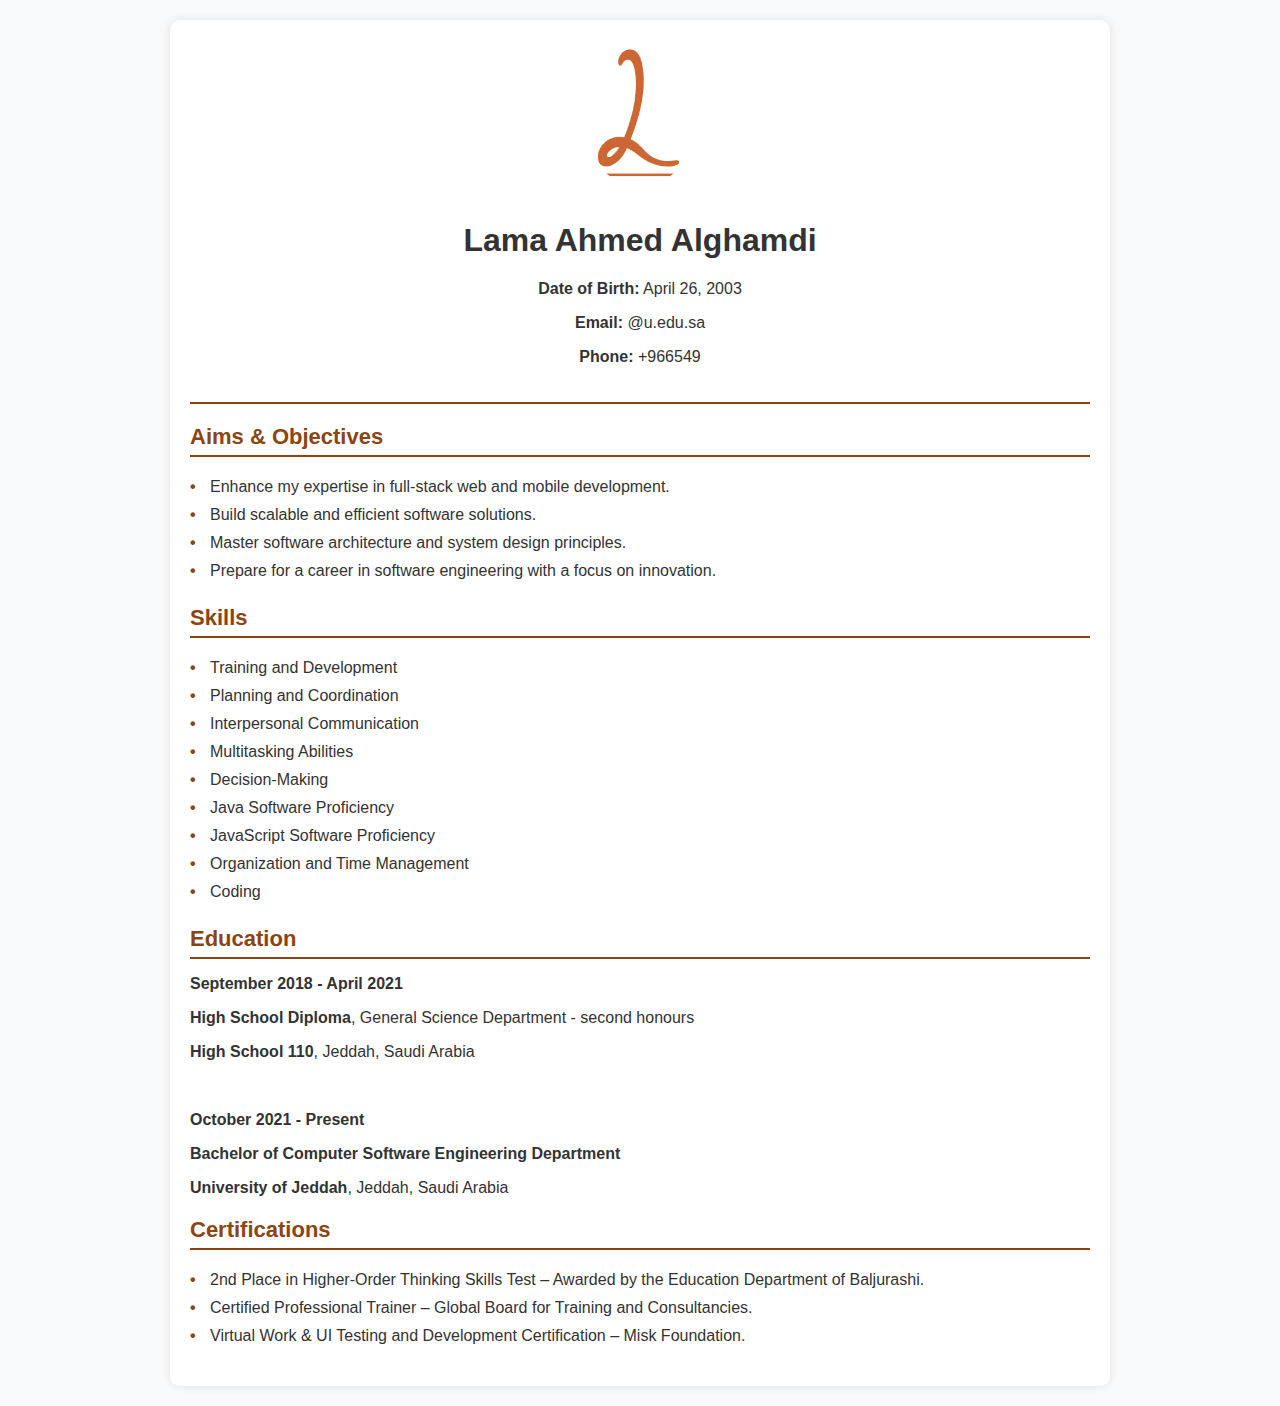
==== about.html @ 589c4fde "Add files via upload" ====
<!DOCTYPE html>
<html lang="en">
<head>
    <meta charset="UTF-8">
    <meta name="viewport" content="width=device-width, initial-scale=1">
    <title>About Me</title>
    
    <!-- ملف CSS الخارجي -->
    <link rel="stylesheet" href="css/about.css">
</head>
<body>

<div class="container">
    <!-- ✅ الشعار والمعلومات الشخصية -->
    <header class="header">
        <img src="images/MY-LOGO.png" alt="Lama Alghamdi Logo" class="logo">
        <h1>Lama Ahmed Alghamdi</h1>
        <p><strong>Date of Birth:</strong> April 26, 2003</p>
        <p><strong>Email:</strong> @u.edu.sa</p>
        <p><strong>Phone:</strong> +966549</p>
    </header>

    <!-- ✅ الأهداف والمهارات -->
    <section class="section">
        <h2>Aims & Objectives</h2>
        <ul>
            <li>Enhance my expertise in full-stack web and mobile development.</li>
            <li>Build scalable and efficient software solutions.</li>
            <li>Master software architecture and system design principles.</li>
            <li>Prepare for a career in software engineering with a focus on innovation.</li>
        </ul>
    </section>

    <section class="section">
        <h2>Skills</h2>
        <ul>
            <li>Training and Development</li>
            <li>Planning and Coordination</li>
            <li>Interpersonal Communication</li>
            <li>Multitasking Abilities</li>
            <li>Decision-Making</li>
            <li>Java Software Proficiency</li>
            <li>JavaScript Software Proficiency</li>
            <li>Organization and Time Management</li>
            <li>Coding</li>
        </ul>
    </section>

    <!-- ✅ التعليم -->
    <section class="section">
        <h2>Education</h2>
        <p><strong>September 2018 - April 2021</strong></p>
        <p><strong>High School Diploma</strong>, General Science Department - second honours</p>
        <p><strong>High School 110</strong>, Jeddah, Saudi Arabia</p><br>
        

        <p><strong>October 2021 - Present</strong></p>
        <p><strong>Bachelor of Computer Software Engineering Department</strong></p>
        <p><strong>University of Jeddah</strong>, Jeddah, Saudi Arabia</p>
    </section>

    <!-- ✅ الشهادات -->
    <section class="section">
        <h2>Certifications</h2>
        <ul>
            <li>2nd Place in Higher-Order Thinking Skills Test – Awarded by the Education Department of Baljurashi.</li>
            <li>Certified Professional Trainer – Global Board for Training and Consultancies.</li>
            <li>Virtual Work & UI Testing and Development Certification – Misk Foundation.</li>
        </ul>
    </section>
</div>

</body>
</html>
---- css/about.css ----
/* ✅ إعداد التصميم العام */
body {
    background-color: #f8f9fa;
    font-family: Arial, sans-serif;
    color: #333;
    margin: 0;
    padding: 0;
}

/* ✅ تحسين الحاوية */
.container {
    max-width: 900px;
    background: #fff;
    margin: 20px auto;
    padding: 20px;
    border-radius: 10px;
    box-shadow: 0px 0px 10px rgba(0, 0, 0, 0.1);
}

/* ✅ تحسين الهيدر */
.header {
    text-align: center;
    padding-bottom: 20px;
    border-bottom: 2px solid #8B4513;
}

.logo {
    width: 120px;
    border-radius: 50%;
    margin-bottom: 10px;
}

/* ✅ تحسين الأقسام */
.section {
    margin-top: 20px;
}

.section h2 {
    color: #8B4513;
    font-size: 22px;
    font-weight: bold;
    border-bottom: 2px solid #8B4513;
    padding-bottom: 5px;
    margin-bottom: 15px;
}

/* ✅ تحسين القوائم */
ul {
    list-style-type: none;
    padding: 0;
}

ul li {
    padding: 5px 0;
    position: relative;
    padding-left: 20px;
}

ul li::before {
    content: "•";
    color: #8B4513;
    font-weight: bold;
    position: absolute;
    left: 0;
}

/* ✅ 📱 تحسين الموقع للأجهزة الصغيرة (576px) */
@media (max-width: 576px) {
    .container {
        width: 90%;
        padding: 15px;
    }

    .logo {
        width: 100px;
    }

    .section h2 {
        font-size: 20px;
    }
}

/* ✅ 📱 تحسين الموقع للأجهزة المتوسطة (768px) */
@media (max-width: 768px) {
    .container {
        width: 85%;
    }

    .header h1 {
        font-size: 24px;
    }

    .section h2 {
        font-size: 21px;
    }
}

/* ✅ 🖥 تحسين الموقع للأجهزة الكبيرة (992px) */
@media (max-width: 992px) {
    .container {
        width: 75%;
    }

    .header h1 {
        font-size: 26px;
    }

    .section h2 {
        font-size: 22px;
    }
}
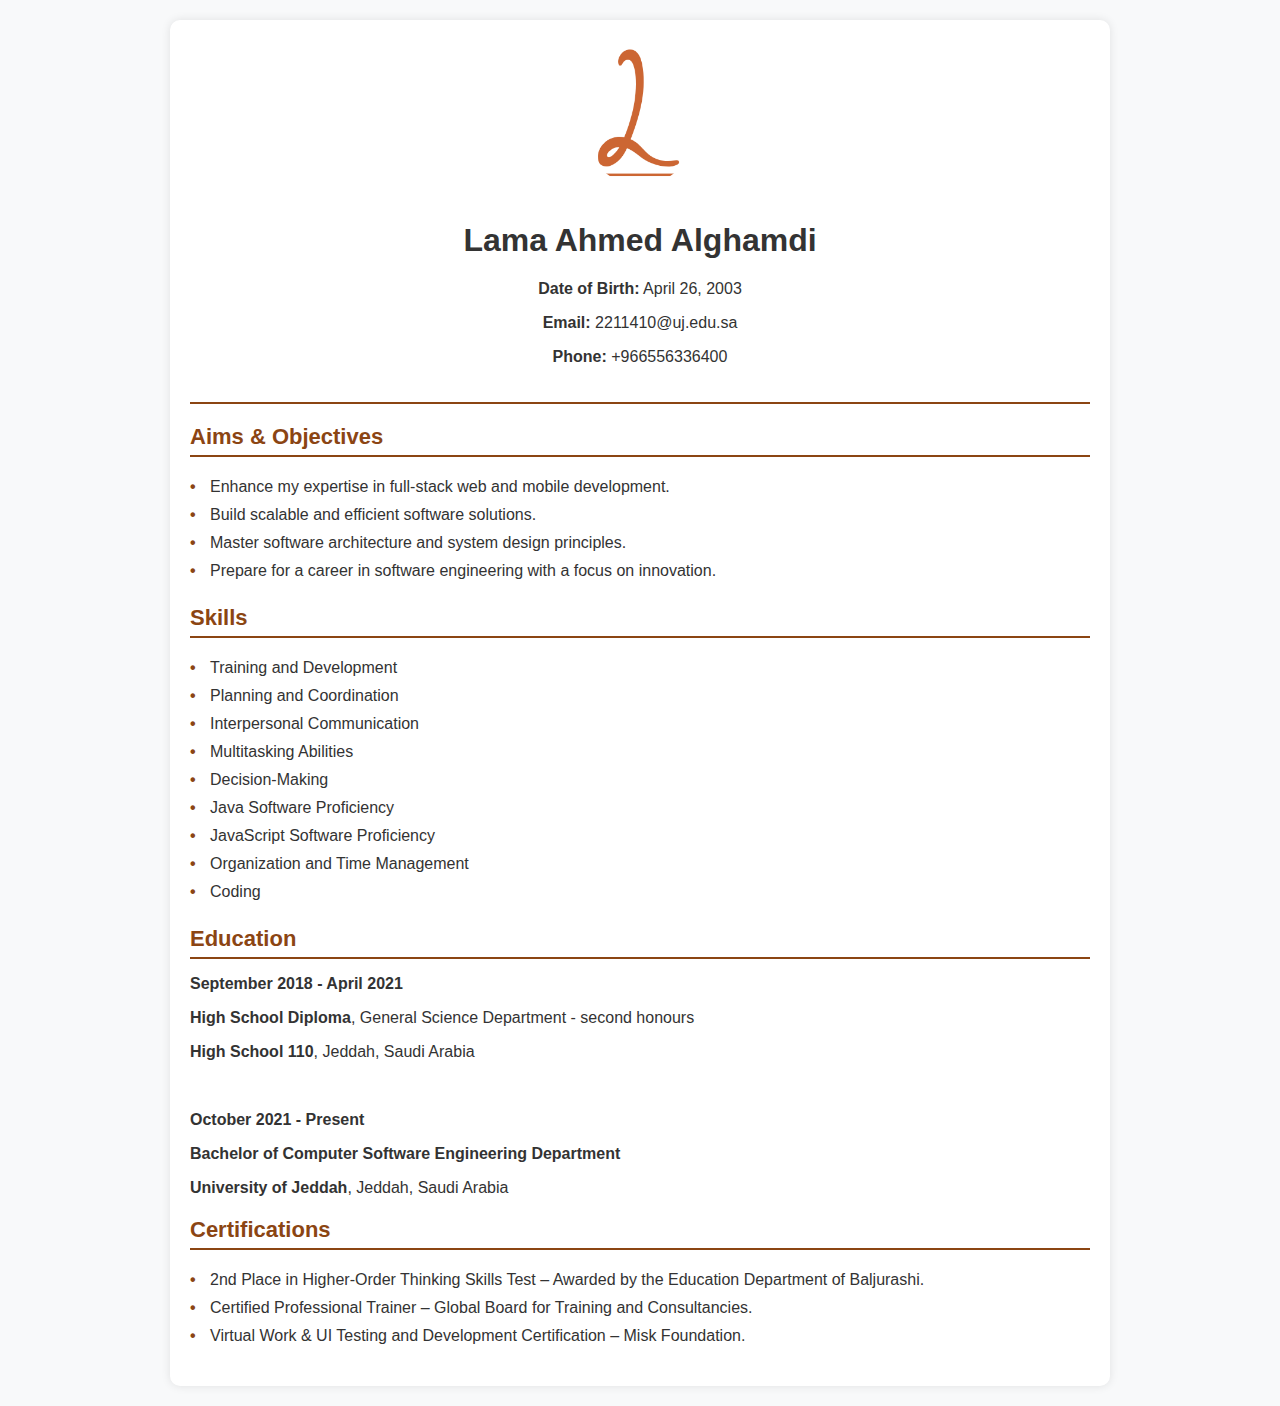
==== commit 85baf0b2: "Add files via upload" ====
--- a/about.html
+++ b/about.html
@@ -5,22 +5,21 @@
     <meta name="viewport" content="width=device-width, initial-scale=1">
     <title>About Me</title>
     
-    <!-- ملف CSS الخارجي -->
+    
     <link rel="stylesheet" href="css/about.css">
 </head>
 <body>
 
 <div class="container">
-    <!-- ✅ الشعار والمعلومات الشخصية -->
     <header class="header">
         <img src="images/MY-LOGO.png" alt="Lama Alghamdi Logo" class="logo">
         <h1>Lama Ahmed Alghamdi</h1>
         <p><strong>Date of Birth:</strong> April 26, 2003</p>
-        <p><strong>Email:</strong> @u.edu.sa</p>
-        <p><strong>Phone:</strong> +966549</p>
+        <p><strong>Email:</strong> 2211410@uj.edu.sa</p>
+        <p><strong>Phone:</strong> +966556336400</p>
     </header>
 
-    <!-- ✅ الأهداف والمهارات -->
+    
     <section class="section">
         <h2>Aims & Objectives</h2>
         <ul>
@@ -46,20 +45,19 @@
         </ul>
     </section>
 
-    <!-- ✅ التعليم -->
+    
     <section class="section">
         <h2>Education</h2>
         <p><strong>September 2018 - April 2021</strong></p>
         <p><strong>High School Diploma</strong>, General Science Department - second honours</p>
         <p><strong>High School 110</strong>, Jeddah, Saudi Arabia</p><br>
         
-
         <p><strong>October 2021 - Present</strong></p>
         <p><strong>Bachelor of Computer Software Engineering Department</strong></p>
         <p><strong>University of Jeddah</strong>, Jeddah, Saudi Arabia</p>
     </section>
 
-    <!-- ✅ الشهادات -->
+    
     <section class="section">
         <h2>Certifications</h2>
         <ul>
@@ -68,6 +66,7 @@
             <li>Virtual Work & UI Testing and Development Certification – Misk Foundation.</li>
         </ul>
     </section>
+
 </div>
 
 </body>
--- a/css/about.css
+++ b/css/about.css
@@ -1,4 +1,3 @@
-/* ✅ إعداد التصميم العام */
 body {
     background-color: #f8f9fa;
     font-family: Arial, sans-serif;
@@ -7,7 +6,7 @@
     padding: 0;
 }
 
-/* ✅ تحسين الحاوية */
+
 .container {
     max-width: 900px;
     background: #fff;
@@ -17,7 +16,7 @@
     box-shadow: 0px 0px 10px rgba(0, 0, 0, 0.1);
 }
 
-/* ✅ تحسين الهيدر */
+
 .header {
     text-align: center;
     padding-bottom: 20px;
@@ -30,7 +29,7 @@
     margin-bottom: 10px;
 }
 
-/* ✅ تحسين الأقسام */
+
 .section {
     margin-top: 20px;
 }
@@ -44,7 +43,7 @@
     margin-bottom: 15px;
 }
 
-/* ✅ تحسين القوائم */
+
 ul {
     list-style-type: none;
     padding: 0;
@@ -64,7 +63,7 @@
     left: 0;
 }
 
-/* ✅ 📱 تحسين الموقع للأجهزة الصغيرة (576px) */
+
 @media (max-width: 576px) {
     .container {
         width: 90%;
@@ -80,7 +79,7 @@
     }
 }
 
-/* ✅ 📱 تحسين الموقع للأجهزة المتوسطة (768px) */
+
 @media (max-width: 768px) {
     .container {
         width: 85%;
@@ -95,7 +94,7 @@
     }
 }
 
-/* ✅ 🖥 تحسين الموقع للأجهزة الكبيرة (992px) */
+
 @media (max-width: 992px) {
     .container {
         width: 75%;
